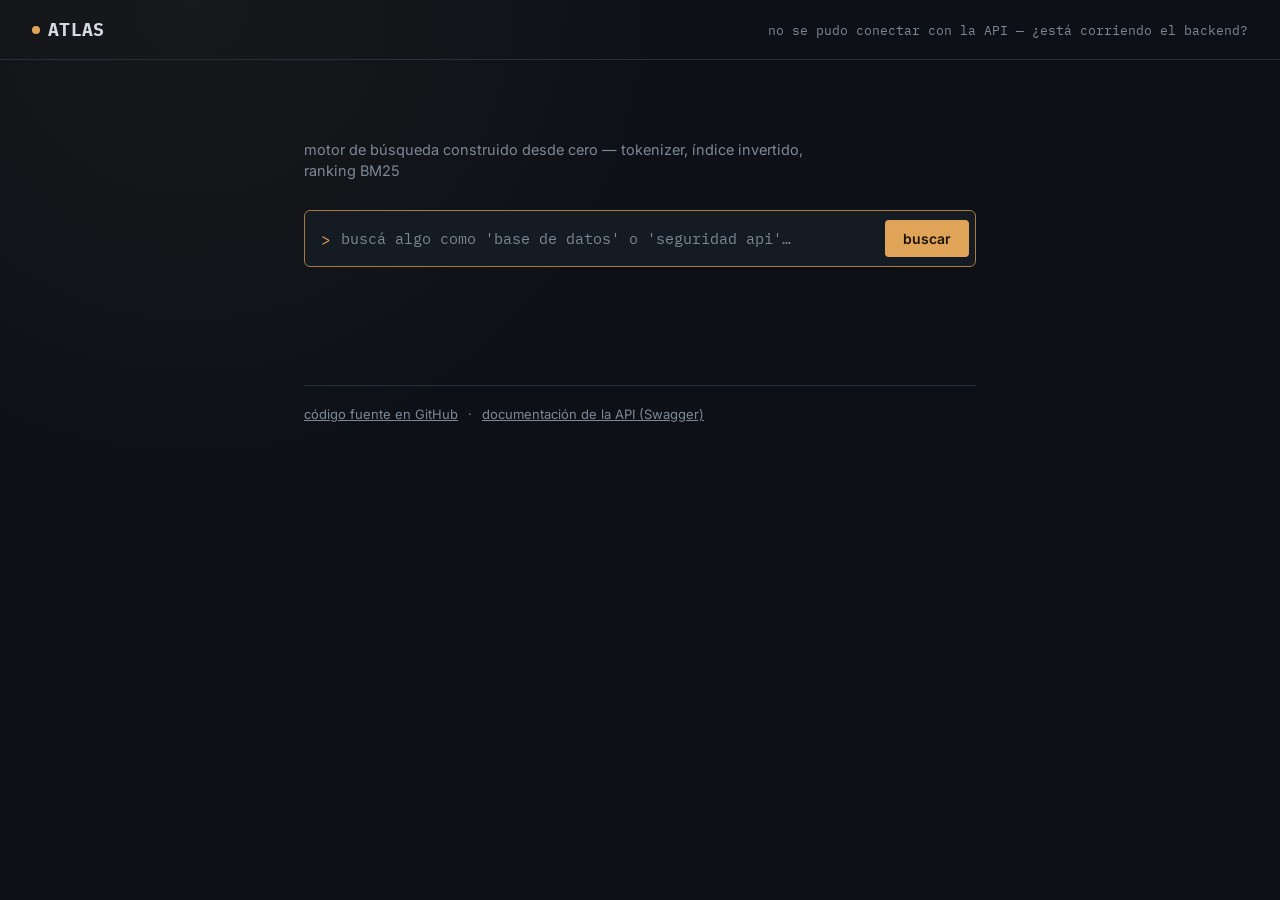
==== frontend/index.html @ 1f5dc824 "chore: initialize atlas search engine" ====
<!DOCTYPE html>
<html lang="es">
<head>
<meta charset="UTF-8" />
<meta name="viewport" content="width=device-width, initial-scale=1.0" />
<title>Atlas — Search Engine Console</title>
<link rel="preconnect" href="https://fonts.googleapis.com">
<link rel="preconnect" href="https://fonts.gstatic.com" crossorigin>
<link href="https://fonts.googleapis.com/css2?family=IBM+Plex+Mono:wght@400;500;600;700&family=Inter:wght@400;500;600&display=swap" rel="stylesheet">
<link rel="stylesheet" href="style.css" />
</head>
<body>

  <header class="topbar">
    <div class="wordmark">
      <span class="wordmark-dot"></span>ATLAS
    </div>
    <div id="stats" class="stats-ticker">conectando al índice…</div>
  </header>

  <main class="console">
    <div class="intro">
      <p class="eyebrow-alt">motor de búsqueda construido desde cero — tokenizer, índice invertido, ranking BM25</p>
    </div>

    <form id="search-form" class="search-bar" autocomplete="off">
      <span class="prompt-glyph">&gt;</span>
      <input
        id="query"
        type="text"
        placeholder="buscá algo como 'base de datos' o 'seguridad api'…"
        autofocus
      />
      <button type="submit">buscar</button>
    </form>

    <div id="categories" class="chips"></div>

    <section id="results-meta" class="results-meta"></section>
    <section id="results" class="results"></section>

    <footer class="foot">
      <a href="https://github.com/" target="_blank" rel="noopener">código fuente en GitHub</a>
      <span>·</span>
      <a href="/docs" target="_blank" rel="noopener">documentación de la API (Swagger)</a>
    </footer>
  </main>

<script src="script.js"></script>
</body>
</html>
---- frontend/style.css ----
/* ---------------------------------------------------------------------
   Atlas Search Engine — Design tokens
   Paleta: consola técnica oscura, no el "cream + terracotta" genérico
   ni el "near-black + acid green" genérico. Acento: ámbar apagado.
   Tipografía: IBM Plex Mono para datos/wordmark (encaja con el tema:
   es literalmente una consola de un sistema de búsqueda), Inter para
   texto de interfaz.
   ------------------------------------------------------------------- */

:root {
  --bg: #0d1117;
  --panel: #151b23;
  --panel-border: #262f3a;
  --text: #d5dbe3;
  --text-dim: #7d8998;
  --accent: #e0a458;
  --accent-dim: #a97b40;
  --score-bar: #4f8f7a;
  --radius: 6px;
}

* { box-sizing: border-box; }

html, body {
  margin: 0;
  padding: 0;
  background: var(--bg);
  color: var(--text);
  font-family: "Inter", system-ui, sans-serif;
  min-height: 100%;
}

body {
  background-image:
    radial-gradient(circle at 15% 0%, rgba(224, 164, 88, 0.05), transparent 40%);
}

.topbar {
  display: flex;
  align-items: center;
  justify-content: space-between;
  padding: 18px 32px;
  border-bottom: 1px solid var(--panel-border);
}

.wordmark {
  font-family: "IBM Plex Mono", monospace;
  font-weight: 700;
  font-size: 18px;
  letter-spacing: 0.02em;
  display: flex;
  align-items: center;
  gap: 8px;
}

.wordmark-dot {
  width: 8px;
  height: 8px;
  border-radius: 50%;
  background: var(--accent);
  display: inline-block;
}

.stats-ticker {
  font-family: "IBM Plex Mono", monospace;
  font-size: 12.5px;
  color: var(--text-dim);
  white-space: nowrap;
  overflow: hidden;
  text-overflow: ellipsis;
}

.stats-ticker b { color: var(--accent); font-weight: 600; }

.console {
  max-width: 720px;
  margin: 0 auto;
  padding: 64px 24px 40px;
}

.intro {
  margin-bottom: 28px;
}

.eyebrow-alt {
  font-size: 14.5px;
  color: var(--text-dim);
  line-height: 1.5;
  max-width: 60ch;
}

.search-bar {
  display: flex;
  align-items: center;
  gap: 10px;
  background: var(--panel);
  border: 1px solid var(--panel-border);
  border-radius: var(--radius);
  padding: 4px 6px 4px 16px;
  transition: border-color 0.15s ease;
}

.search-bar:focus-within {
  border-color: var(--accent-dim);
}

.prompt-glyph {
  font-family: "IBM Plex Mono", monospace;
  color: var(--accent);
  font-size: 16px;
}

.search-bar input {
  flex: 1;
  background: transparent;
  border: none;
  outline: none;
  color: var(--text);
  font-family: "IBM Plex Mono", monospace;
  font-size: 15px;
  padding: 14px 0;
}

.search-bar input::placeholder {
  color: var(--text-dim);
}

.search-bar button {
  background: var(--accent);
  color: #1a1206;
  border: none;
  border-radius: 4px;
  padding: 10px 18px;
  font-family: "Inter", sans-serif;
  font-weight: 600;
  font-size: 14px;
  cursor: pointer;
  transition: background 0.15s ease;
}

.search-bar button:hover { background: #ecb46f; }

.chips {
  display: flex;
  flex-wrap: wrap;
  gap: 8px;
  margin: 16px 0 8px;
}

.chip {
  font-family: "IBM Plex Mono", monospace;
  font-size: 12px;
  color: var(--text-dim);
  border: 1px solid var(--panel-border);
  border-radius: 999px;
  padding: 5px 12px;
  cursor: pointer;
  background: transparent;
  transition: all 0.15s ease;
}

.chip:hover { color: var(--text); border-color: var(--accent-dim); }

.chip.active {
  color: var(--bg);
  background: var(--accent);
  border-color: var(--accent);
}

.results-meta {
  margin: 28px 0 10px;
  font-family: "IBM Plex Mono", monospace;
  font-size: 12.5px;
  color: var(--text-dim);
  min-height: 16px;
}

.results-meta .latency { color: var(--accent); }

.results { display: flex; flex-direction: column; }

.result {
  padding: 18px 0;
  border-bottom: 1px solid var(--panel-border);
}

.result:last-child { border-bottom: none; }

.result-head {
  display: flex;
  align-items: baseline;
  justify-content: space-between;
  gap: 12px;
}

.result-title {
  font-size: 16px;
  font-weight: 600;
  color: var(--text);
}

.result-category {
  font-family: "IBM Plex Mono", monospace;
  font-size: 11px;
  color: var(--text-dim);
  flex-shrink: 0;
}

.result-snippet {
  margin: 6px 0 10px;
  font-size: 14px;
  line-height: 1.55;
  color: var(--text-dim);
}

.score-row {
  display: flex;
  align-items: center;
  gap: 8px;
}

.score-bar-track {
  flex: 1;
  max-width: 160px;
  height: 4px;
  background: var(--panel-border);
  border-radius: 2px;
  overflow: hidden;
}

.score-bar-fill {
  height: 100%;
  background: var(--score-bar);
  border-radius: 2px;
}

.score-value {
  font-family: "IBM Plex Mono", monospace;
  font-size: 11.5px;
  color: var(--score-bar);
}

.empty-state {
  padding: 32px 0;
  color: var(--text-dim);
  font-size: 14px;
}

.foot {
  margin-top: 48px;
  padding-top: 20px;
  border-top: 1px solid var(--panel-border);
  font-size: 13px;
  color: var(--text-dim);
  display: flex;
  gap: 10px;
}

.foot a { color: var(--text-dim); }
.foot a:hover { color: var(--accent); }

@media (max-width: 560px) {
  .topbar { padding: 14px 18px; }
  .console { padding: 40px 18px 32px; }
  .stats-ticker { display: none; }
}
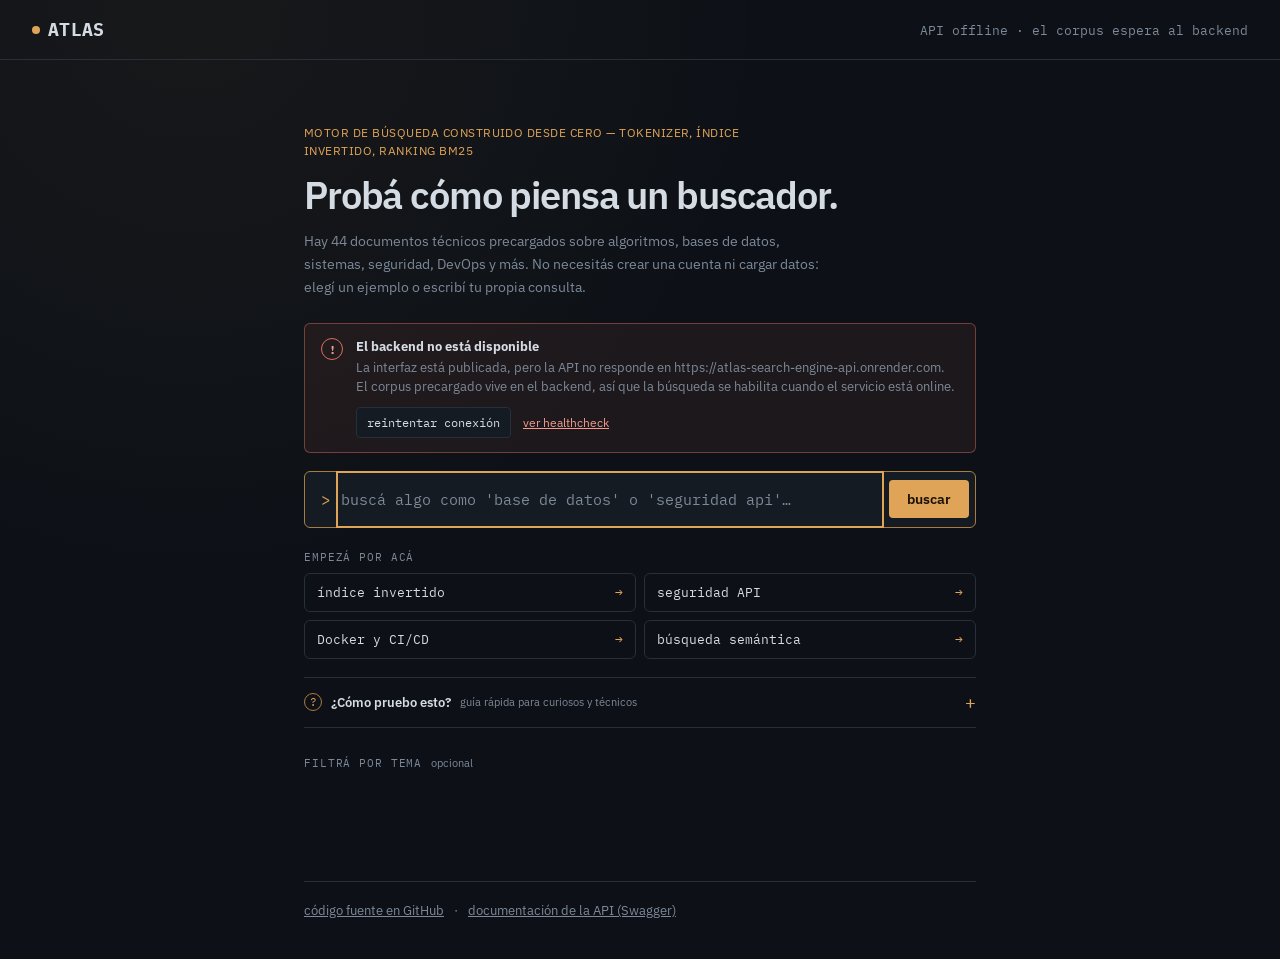
==== commit 915ddfde: "feat: guide first-time search users" ====
--- a/frontend/index.html
+++ b/frontend/index.html
@@ -6,8 +6,9 @@
 <title>Atlas — Search Engine Console</title>
 <link rel="preconnect" href="https://fonts.googleapis.com">
 <link rel="preconnect" href="https://fonts.gstatic.com" crossorigin>
-<link href="https://fonts.googleapis.com/css2?family=IBM+Plex+Mono:wght@400;500;600;700&family=Inter:wght@400;500;600&display=swap" rel="stylesheet">
+<link href="https://fonts.googleapis.com/css2?family=IBM+Plex+Mono:wght@400;500;600;700&family=IBM+Plex+Sans:wght@400;500;600&display=swap" rel="stylesheet">
 <link rel="stylesheet" href="style.css" />
+<link rel="icon" href="favicon.svg" type="image/svg+xml" />
 </head>
 <body>
 
@@ -15,13 +16,27 @@
     <div class="wordmark">
       <span class="wordmark-dot"></span>ATLAS
     </div>
-    <div id="stats" class="stats-ticker">conectando al índice…</div>
+    <div id="stats" class="stats-ticker" aria-live="polite">conectando al índice…</div>
   </header>
 
   <main class="console">
     <div class="intro">
       <p class="eyebrow-alt">motor de búsqueda construido desde cero — tokenizer, índice invertido, ranking BM25</p>
+      <h1>Probá cómo piensa un buscador.</h1>
+      <p class="intro-copy">Hay 44 documentos técnicos precargados sobre algoritmos, bases de datos, sistemas, seguridad, DevOps y más. No necesitás crear una cuenta ni cargar datos: elegí un ejemplo o escribí tu propia consulta.</p>
     </div>
+
+    <aside id="connection-notice" class="connection-notice" role="status" aria-live="polite" hidden>
+      <div class="notice-marker" aria-hidden="true">!</div>
+      <div class="notice-body">
+        <strong id="connection-title">La API no responde</strong>
+        <p id="connection-message">El frontend está publicado, pero necesita conectarse al backend para buscar.</p>
+        <div class="notice-actions">
+          <button id="retry-button" class="button-secondary" type="button">reintentar conexión</button>
+          <a id="api-status-link" href="#" target="_blank" rel="noopener">ver healthcheck</a>
+        </div>
+      </div>
+    </aside>
 
     <form id="search-form" class="search-bar" autocomplete="off">
       <span class="prompt-glyph">&gt;</span>
@@ -34,15 +49,50 @@
       <button type="submit">buscar</button>
     </form>
 
-    <div id="categories" class="chips"></div>
+    <div class="quick-start" aria-labelledby="quick-start-title">
+      <div class="section-label" id="quick-start-title">empezá por acá</div>
+      <div id="quick-searches" class="quick-searches">
+        <button class="quick-search" type="button" data-query="índice invertido">índice invertido <span>→</span></button>
+        <button class="quick-search" type="button" data-query="seguridad api">seguridad API <span>→</span></button>
+        <button class="quick-search" type="button" data-query="Docker y CI/CD">Docker y CI/CD <span>→</span></button>
+        <button class="quick-search" type="button" data-query="búsqueda semántica">búsqueda semántica <span>→</span></button>
+      </div>
+    </div>
 
-    <section id="results-meta" class="results-meta"></section>
+    <details class="help-panel">
+      <summary><span class="help-icon" aria-hidden="true">?</span><span>¿Cómo pruebo esto?</span><span class="summary-hint">guía rápida para curiosos y técnicos</span></summary>
+      <div class="help-content">
+        <div class="help-column">
+          <h2>Si querés ver resultados rápido</h2>
+          <ol>
+            <li>Elegí una consulta sugerida o escribí dos o tres palabras.</li>
+            <li>Usá las categorías para acotar el corpus.</li>
+            <li>Compará el <strong>score BM25</strong> y la latencia de cada respuesta.</li>
+          </ol>
+          <p class="help-example">Probá: <button class="inline-query" type="button" data-query="bases de datos">bases de datos</button> o <button class="inline-query" type="button" data-query="concurrencia">concurrencia</button></p>
+        </div>
+        <div class="help-column help-technical">
+          <h2>Si sos técnico o recruiter</h2>
+          <ul>
+            <li>El corpus de demo se carga automáticamente al iniciar la API.</li>
+            <li>El ranking está implementado desde cero: tokenizer, índice invertido y BM25.</li>
+            <li>La respuesta muestra latencia real; <a id="help-api-link" href="http://localhost:8000/docs" target="_blank" rel="noopener">abrí Swagger</a> para explorar los endpoints.</li>
+          </ul>
+          <p class="help-links"><a href="https://github.com/nbmsystemas/atlas-search-engine" target="_blank" rel="noopener">ver código en GitHub</a> <span>·</span> <a href="https://github.com/nbmsystemas/atlas-search-engine/blob/main/docs/architecture.html" target="_blank" rel="noopener">ver arquitectura</a></p>
+        </div>
+      </div>
+    </details>
+
+    <div class="category-heading"><span class="section-label">filtrá por tema</span><span class="category-hint">opcional</span></div>
+    <div id="categories" class="chips" aria-label="Categorías disponibles"></div>
+
+    <section id="results-meta" class="results-meta" aria-live="polite"></section>
     <section id="results" class="results"></section>
 
     <footer class="foot">
-      <a href="https://github.com/" target="_blank" rel="noopener">código fuente en GitHub</a>
+      <a href="https://github.com/nbmsystemas/atlas-search-engine" target="_blank" rel="noopener">código fuente en GitHub</a>
       <span>·</span>
-      <a href="/docs" target="_blank" rel="noopener">documentación de la API (Swagger)</a>
+      <a id="api-docs-link" href="http://localhost:8000/docs" target="_blank" rel="noopener">documentación de la API (Swagger)</a>
     </footer>
   </main>
 
--- a/frontend/style.css
+++ b/frontend/style.css
@@ -26,7 +26,7 @@
   padding: 0;
   background: var(--bg);
   color: var(--text);
-  font-family: "Inter", system-ui, sans-serif;
+  font-family: "IBM Plex Sans", system-ui, sans-serif;
   min-height: 100%;
 }
 
@@ -79,15 +79,80 @@
 }
 
 .intro {
-  margin-bottom: 28px;
+  margin-bottom: 24px;
 }
 
 .eyebrow-alt {
-  font-size: 14.5px;
-  color: var(--text-dim);
+  font-size: 12px;
+  color: var(--accent);
   line-height: 1.5;
-  max-width: 60ch;
-}
+  letter-spacing: 0.04em;
+  text-transform: uppercase;
+  max-width: 70ch;
+  margin: 0 0 14px;
+}
+
+.intro h1 {
+  margin: 0;
+  color: var(--text);
+  font-size: clamp(27px, 5vw, 38px);
+  line-height: 1.1;
+  letter-spacing: -0.03em;
+  font-weight: 600;
+}
+
+.intro-copy {
+  max-width: 66ch;
+  margin: 14px 0 0;
+  color: var(--text-dim);
+  font-size: 14px;
+  line-height: 1.65;
+}
+
+.connection-notice {
+  display: flex;
+  gap: 13px;
+  margin: 0 0 18px;
+  padding: 14px 16px;
+  border: 1px solid rgba(220, 110, 92, 0.45);
+  border-radius: var(--radius);
+  background: rgba(220, 110, 92, 0.08);
+  color: var(--text);
+}
+
+.connection-notice[hidden] { display: none; }
+
+.notice-marker {
+  display: grid;
+  place-items: center;
+  flex: 0 0 22px;
+  height: 22px;
+  border: 1px solid #dc6e5c;
+  border-radius: 50%;
+  color: #f19b8d;
+  font-family: "IBM Plex Mono", monospace;
+  font-weight: 700;
+  font-size: 12px;
+}
+
+.notice-body { min-width: 0; }
+.notice-body strong { display: block; font-size: 13px; }
+.notice-body p { margin: 4px 0 10px; color: var(--text-dim); font-size: 13px; line-height: 1.45; }
+.notice-actions { display: flex; align-items: center; flex-wrap: wrap; gap: 12px; }
+.notice-actions a { color: #f19b8d; font-size: 12px; }
+
+.button-secondary {
+  border: 1px solid var(--panel-border);
+  border-radius: 4px;
+  padding: 7px 10px;
+  background: var(--panel);
+  color: var(--text);
+  cursor: pointer;
+  font: 12px "IBM Plex Mono", monospace;
+}
+
+.button-secondary:hover { border-color: var(--accent-dim); color: var(--accent); }
+.button-secondary:disabled { cursor: wait; opacity: 0.6; }
 
 .search-bar {
   display: flex;
@@ -131,7 +196,7 @@
   border: none;
   border-radius: 4px;
   padding: 10px 18px;
-  font-family: "Inter", sans-serif;
+  font-family: "IBM Plex Sans", sans-serif;
   font-weight: 600;
   font-size: 14px;
   cursor: pointer;
@@ -140,11 +205,88 @@
 
 .search-bar button:hover { background: #ecb46f; }
 
+.quick-start { margin: 22px 0 18px; }
+
+.section-label {
+  color: var(--text-dim);
+  font: 11px "IBM Plex Mono", monospace;
+  letter-spacing: 0.08em;
+  text-transform: uppercase;
+}
+
+.quick-searches {
+  display: grid;
+  grid-template-columns: repeat(2, minmax(0, 1fr));
+  gap: 8px;
+  margin-top: 9px;
+}
+
+.quick-search {
+  display: flex;
+  align-items: center;
+  justify-content: space-between;
+  min-width: 0;
+  padding: 10px 12px;
+  border: 1px solid var(--panel-border);
+  border-radius: var(--radius);
+  background: transparent;
+  color: var(--text);
+  cursor: pointer;
+  font: 13px "IBM Plex Mono", monospace;
+  text-align: left;
+  transition: border-color 0.15s ease, background 0.15s ease, color 0.15s ease;
+}
+
+.quick-search span { color: var(--accent); }
+.quick-search:hover { border-color: var(--accent-dim); background: rgba(224, 164, 88, 0.06); color: #f0c27d; }
+
+.help-panel {
+  margin: 0 0 28px;
+  border-top: 1px solid var(--panel-border);
+  border-bottom: 1px solid var(--panel-border);
+}
+
+.help-panel summary {
+  display: flex;
+  align-items: center;
+  gap: 9px;
+  padding: 13px 0;
+  color: var(--text);
+  cursor: pointer;
+  list-style: none;
+  font-size: 13px;
+  font-weight: 600;
+}
+
+.help-panel summary::-webkit-details-marker { display: none; }
+.help-panel summary::after { content: "+"; margin-left: auto; color: var(--accent); font: 18px "IBM Plex Mono", monospace; }
+.help-panel[open] summary::after { content: "−"; }
+.help-icon { display: grid; place-items: center; width: 18px; height: 18px; border: 1px solid var(--accent-dim); border-radius: 50%; color: var(--accent); font: 11px "IBM Plex Mono", monospace; }
+.summary-hint { color: var(--text-dim); font-size: 11px; font-weight: 400; }
+
+.help-content {
+  display: grid;
+  grid-template-columns: repeat(2, minmax(0, 1fr));
+  gap: 28px;
+  padding: 0 0 18px 27px;
+}
+
+.help-column h2 { margin: 0 0 9px; color: var(--text); font-size: 13px; font-weight: 600; }
+.help-column ol, .help-column ul { margin: 0; padding-left: 18px; color: var(--text-dim); font-size: 13px; line-height: 1.65; }
+.help-example { margin: 12px 0 0; color: var(--text-dim); font-size: 12px; line-height: 1.5; }
+.inline-query { padding: 0; border: 0; border-bottom: 1px dashed var(--accent-dim); background: none; color: var(--accent); cursor: pointer; font: inherit; }
+.help-links { margin: 12px 0 0; font-size: 12px; }
+.help-links a { color: var(--accent); }
+.help-links span { color: var(--text-dim); padding: 0 5px; }
+
+.category-heading { display: flex; align-items: baseline; gap: 9px; margin-top: 8px; }
+.category-hint { color: var(--text-dim); font-size: 11px; }
+
 .chips {
   display: flex;
   flex-wrap: wrap;
   gap: 8px;
-  margin: 16px 0 8px;
+  margin: 9px 0 8px;
 }
 
 .chip {
@@ -259,8 +401,17 @@
 .foot a { color: var(--text-dim); }
 .foot a:hover { color: var(--accent); }
 
+button:focus-visible, a:focus-visible, summary:focus-visible, input:focus-visible {
+  outline: 2px solid var(--accent);
+  outline-offset: 3px;
+}
+
 @media (max-width: 560px) {
   .topbar { padding: 14px 18px; }
   .console { padding: 40px 18px 32px; }
   .stats-ticker { display: none; }
-}
+  .quick-searches, .help-content { grid-template-columns: 1fr; }
+  .help-content { gap: 20px; padding-left: 0; }
+  .summary-hint { display: none; }
+  .foot { flex-wrap: wrap; }
+}
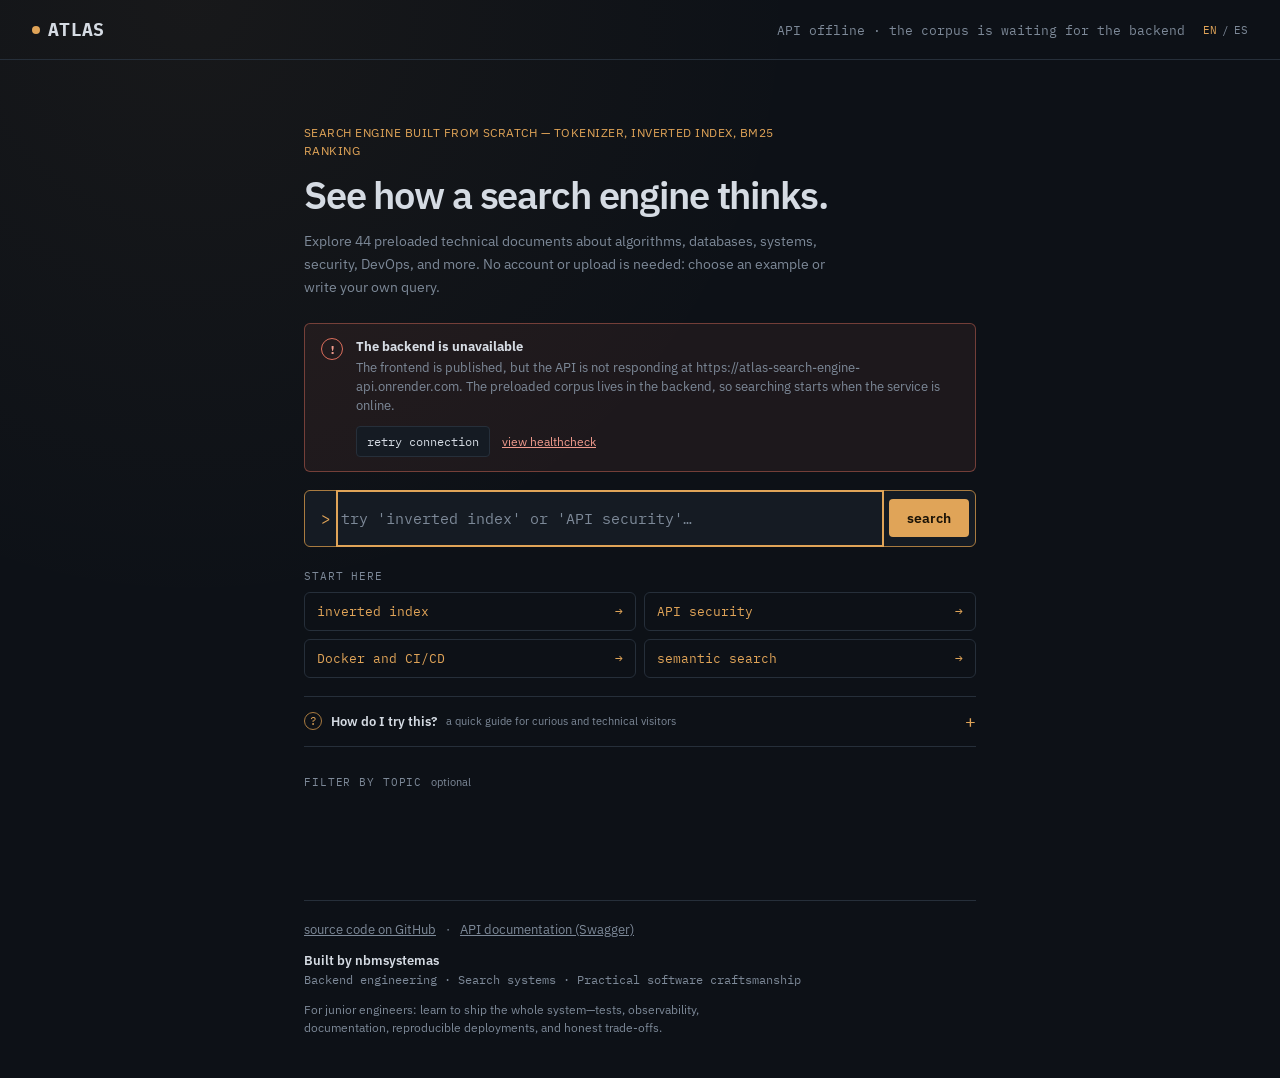
==== commit 69f541af: "feat: add bilingual frontend experience" ====
--- a/frontend/index.html
+++ b/frontend/index.html
@@ -1,5 +1,5 @@
 <!DOCTYPE html>
-<html lang="es">
+<html lang="en">
 <head>
 <meta charset="UTF-8" />
 <meta name="viewport" content="width=device-width, initial-scale=1.0" />
@@ -16,24 +16,31 @@
     <div class="wordmark">
       <span class="wordmark-dot"></span>ATLAS
     </div>
-    <div id="stats" class="stats-ticker" aria-live="polite">conectando al índice…</div>
+    <div class="topbar-actions">
+      <div id="stats" class="stats-ticker" aria-live="polite">API offline · the corpus is waiting for the backend</div>
+      <div class="language-switch" role="group" aria-label="Language">
+        <button class="language-button active" type="button" data-language="en" aria-pressed="true">EN</button>
+        <span aria-hidden="true">/</span>
+        <button class="language-button" type="button" data-language="es" aria-pressed="false">ES</button>
+      </div>
+    </div>
   </header>
 
   <main class="console">
     <div class="intro">
-      <p class="eyebrow-alt">motor de búsqueda construido desde cero — tokenizer, índice invertido, ranking BM25</p>
-      <h1>Probá cómo piensa un buscador.</h1>
-      <p class="intro-copy">Hay 44 documentos técnicos precargados sobre algoritmos, bases de datos, sistemas, seguridad, DevOps y más. No necesitás crear una cuenta ni cargar datos: elegí un ejemplo o escribí tu propia consulta.</p>
+      <p class="eyebrow-alt" data-i18n="eyebrow">search engine built from scratch — tokenizer, inverted index, BM25 ranking</p>
+      <h1 data-i18n="introTitle">See how a search engine thinks.</h1>
+      <p class="intro-copy" data-i18n="introCopy">Explore 44 preloaded technical documents about algorithms, databases, systems, security, DevOps, and more. No account or upload is needed: choose an example or write your own query.</p>
     </div>
 
     <aside id="connection-notice" class="connection-notice" role="status" aria-live="polite" hidden>
       <div class="notice-marker" aria-hidden="true">!</div>
       <div class="notice-body">
-        <strong id="connection-title">La API no responde</strong>
-        <p id="connection-message">El frontend está publicado, pero necesita conectarse al backend para buscar.</p>
+        <strong id="connection-title">The backend is unavailable</strong>
+        <p id="connection-message">The frontend is online, but it needs the API to search.</p>
         <div class="notice-actions">
-          <button id="retry-button" class="button-secondary" type="button">reintentar conexión</button>
-          <a id="api-status-link" href="#" target="_blank" rel="noopener">ver healthcheck</a>
+          <button id="retry-button" class="button-secondary" type="button" data-i18n="retry">retry connection</button>
+          <a id="api-status-link" href="#" target="_blank" rel="noopener" data-i18n="healthcheck">view healthcheck</a>
         </div>
       </div>
     </aside>
@@ -43,56 +50,63 @@
       <input
         id="query"
         type="text"
-        placeholder="buscá algo como 'base de datos' o 'seguridad api'…"
+        placeholder="try 'inverted index' or 'API security'…"
         autofocus
       />
-      <button type="submit">buscar</button>
+      <button type="submit" data-i18n="searchButton">search</button>
     </form>
 
     <div class="quick-start" aria-labelledby="quick-start-title">
-      <div class="section-label" id="quick-start-title">empezá por acá</div>
+      <div class="section-label" id="quick-start-title" data-i18n="quickStart">start here</div>
       <div id="quick-searches" class="quick-searches">
-        <button class="quick-search" type="button" data-query="índice invertido">índice invertido <span>→</span></button>
-        <button class="quick-search" type="button" data-query="seguridad api">seguridad API <span>→</span></button>
-        <button class="quick-search" type="button" data-query="Docker y CI/CD">Docker y CI/CD <span>→</span></button>
-        <button class="quick-search" type="button" data-query="búsqueda semántica">búsqueda semántica <span>→</span></button>
+        <button class="quick-search" type="button" data-query="inverted index" data-query-en="inverted index" data-query-es="índice invertido"><span class="quick-label" data-i18n="quickIndex">inverted index</span> <span>→</span></button>
+        <button class="quick-search" type="button" data-query="API security" data-query-en="API security" data-query-es="seguridad API"><span class="quick-label" data-i18n="quickSecurity">API security</span> <span>→</span></button>
+        <button class="quick-search" type="button" data-query="Docker and CI/CD" data-query-en="Docker and CI/CD" data-query-es="Docker y CI/CD"><span class="quick-label" data-i18n="quickDevops">Docker and CI/CD</span> <span>→</span></button>
+        <button class="quick-search" type="button" data-query="semantic search" data-query-en="semantic search" data-query-es="búsqueda semántica"><span class="quick-label" data-i18n="quickSemantic">semantic search</span> <span>→</span></button>
       </div>
     </div>
 
     <details class="help-panel">
-      <summary><span class="help-icon" aria-hidden="true">?</span><span>¿Cómo pruebo esto?</span><span class="summary-hint">guía rápida para curiosos y técnicos</span></summary>
+      <summary><span class="help-icon" aria-hidden="true">?</span><span data-i18n="helpSummary">How do I try this?</span><span class="summary-hint" data-i18n="helpHint">a quick guide for curious and technical visitors</span></summary>
       <div class="help-content">
         <div class="help-column">
-          <h2>Si querés ver resultados rápido</h2>
+          <h2 data-i18n="quickGuideTitle">For a quick first result</h2>
           <ol>
-            <li>Elegí una consulta sugerida o escribí dos o tres palabras.</li>
-            <li>Usá las categorías para acotar el corpus.</li>
-            <li>Compará el <strong>score BM25</strong> y la latencia de cada respuesta.</li>
+            <li data-i18n="quickGuideOne">Choose a suggested query or type two or three words.</li>
+            <li data-i18n="quickGuideTwo">Use categories to narrow the corpus.</li>
+            <li data-i18n="quickGuideThree">Compare the <strong>BM25 score</strong> and real response latency.</li>
           </ol>
-          <p class="help-example">Probá: <button class="inline-query" type="button" data-query="bases de datos">bases de datos</button> o <button class="inline-query" type="button" data-query="concurrencia">concurrencia</button></p>
+          <p class="help-example"><span data-i18n="tryLabel">Try</span>: <button class="inline-query" type="button" data-query="databases" data-query-en="databases" data-query-es="bases de datos">databases</button> <span data-i18n="orLabel">or</span> <button class="inline-query" type="button" data-query="concurrency" data-query-en="concurrency" data-query-es="concurrencia">concurrency</button></p>
         </div>
         <div class="help-column help-technical">
-          <h2>Si sos técnico o recruiter</h2>
+          <h2 data-i18n="technicalGuideTitle">For technical reviewers and recruiters</h2>
           <ul>
-            <li>El corpus de demo se carga automáticamente al iniciar la API.</li>
-            <li>El ranking está implementado desde cero: tokenizer, índice invertido y BM25.</li>
-            <li>La respuesta muestra latencia real; <a id="help-api-link" href="http://localhost:8000/docs" target="_blank" rel="noopener">abrí Swagger</a> para explorar los endpoints.</li>
+            <li data-i18n="technicalGuideOne">The demo corpus loads automatically when the API starts.</li>
+            <li data-i18n="technicalGuideTwo">The ranking path is built from scratch: tokenizer, inverted index, and BM25.</li>
+            <li><span data-i18n="technicalGuideThree">Each response includes real latency;</span> <a id="help-api-link" href="http://localhost:8000/docs" target="_blank" rel="noopener" data-i18n="openSwagger">open Swagger</a> <span data-i18n="technicalGuideFour">to explore the endpoints.</span></li>
           </ul>
-          <p class="help-links"><a href="https://github.com/nbmsystemas/atlas-search-engine" target="_blank" rel="noopener">ver código en GitHub</a> <span>·</span> <a href="https://github.com/nbmsystemas/atlas-search-engine/blob/main/docs/architecture.html" target="_blank" rel="noopener">ver arquitectura</a></p>
+          <p class="help-links"><a href="https://github.com/nbmsystemas/atlas-search-engine" target="_blank" rel="noopener" data-i18n="viewGithub">view code on GitHub</a> <span>·</span> <a href="https://github.com/nbmsystemas/atlas-search-engine/blob/main/docs/architecture.html" target="_blank" rel="noopener" data-i18n="viewArchitecture">view architecture</a></p>
         </div>
       </div>
     </details>
 
-    <div class="category-heading"><span class="section-label">filtrá por tema</span><span class="category-hint">opcional</span></div>
+    <div class="category-heading"><span class="section-label" data-i18n="categoryHeading">filter by topic</span><span class="category-hint" data-i18n="optional">optional</span></div>
     <div id="categories" class="chips" aria-label="Categorías disponibles"></div>
 
     <section id="results-meta" class="results-meta" aria-live="polite"></section>
     <section id="results" class="results"></section>
 
     <footer class="foot">
-      <a href="https://github.com/nbmsystemas/atlas-search-engine" target="_blank" rel="noopener">código fuente en GitHub</a>
-      <span>·</span>
-      <a id="api-docs-link" href="http://localhost:8000/docs" target="_blank" rel="noopener">documentación de la API (Swagger)</a>
+      <div class="foot-links">
+        <a href="https://github.com/nbmsystemas/atlas-search-engine" target="_blank" rel="noopener" data-i18n="viewSource">source code on GitHub</a>
+        <span>·</span>
+        <a id="api-docs-link" href="http://localhost:8000/docs" target="_blank" rel="noopener" data-i18n="apiDocs">API documentation (Swagger)</a>
+      </div>
+      <div class="foot-author">
+        <strong data-i18n="builtBy">Built by nbmsystemas</strong>
+        <span data-i18n="authorBio">Backend engineering · Search systems · Practical software craftsmanship</span>
+      </div>
+      <p class="foot-principles" data-i18n="juniorMessage">For junior engineers: learn to ship the whole system—tests, observability, documentation, reproducible deployments, and honest trade-offs.</p>
     </footer>
   </main>
 
--- a/frontend/style.css
+++ b/frontend/style.css
@@ -61,6 +61,13 @@
   display: inline-block;
 }
 
+.topbar-actions {
+  display: flex;
+  align-items: center;
+  gap: 18px;
+  min-width: 0;
+}
+
 .stats-ticker {
   font-family: "IBM Plex Mono", monospace;
   font-size: 12.5px;
@@ -71,6 +78,26 @@
 }
 
 .stats-ticker b { color: var(--accent); font-weight: 600; }
+
+.language-switch {
+  display: flex;
+  align-items: center;
+  gap: 5px;
+  flex: 0 0 auto;
+  color: var(--text-dim);
+  font: 11px "IBM Plex Mono", monospace;
+}
+
+.language-button {
+  padding: 2px 0;
+  border: 0;
+  background: transparent;
+  color: var(--text-dim);
+  cursor: pointer;
+  font: inherit;
+}
+
+.language-button:hover, .language-button.active { color: var(--accent); }
 
 .console {
   max-width: 720px;
@@ -389,17 +416,22 @@
 }
 
 .foot {
+  display: grid;
+  gap: 14px;
   margin-top: 48px;
   padding-top: 20px;
   border-top: 1px solid var(--panel-border);
+  color: var(--text-dim);
   font-size: 13px;
-  color: var(--text-dim);
-  display: flex;
-  gap: 10px;
-}
-
+}
+
+.foot-links { display: flex; flex-wrap: wrap; gap: 10px; }
 .foot a { color: var(--text-dim); }
 .foot a:hover { color: var(--accent); }
+.foot-author { display: grid; gap: 3px; }
+.foot-author strong { color: var(--text); font-size: 13px; font-weight: 600; }
+.foot-author span { color: var(--text-dim); font: 12px "IBM Plex Mono", monospace; }
+.foot-principles { max-width: 68ch; margin: 0; color: var(--text-dim); font-size: 12px; line-height: 1.55; }
 
 button:focus-visible, a:focus-visible, summary:focus-visible, input:focus-visible {
   outline: 2px solid var(--accent);
@@ -410,6 +442,7 @@
   .topbar { padding: 14px 18px; }
   .console { padding: 40px 18px 32px; }
   .stats-ticker { display: none; }
+  .topbar-actions { gap: 0; }
   .quick-searches, .help-content { grid-template-columns: 1fr; }
   .help-content { gap: 20px; padding-left: 0; }
   .summary-hint { display: none; }
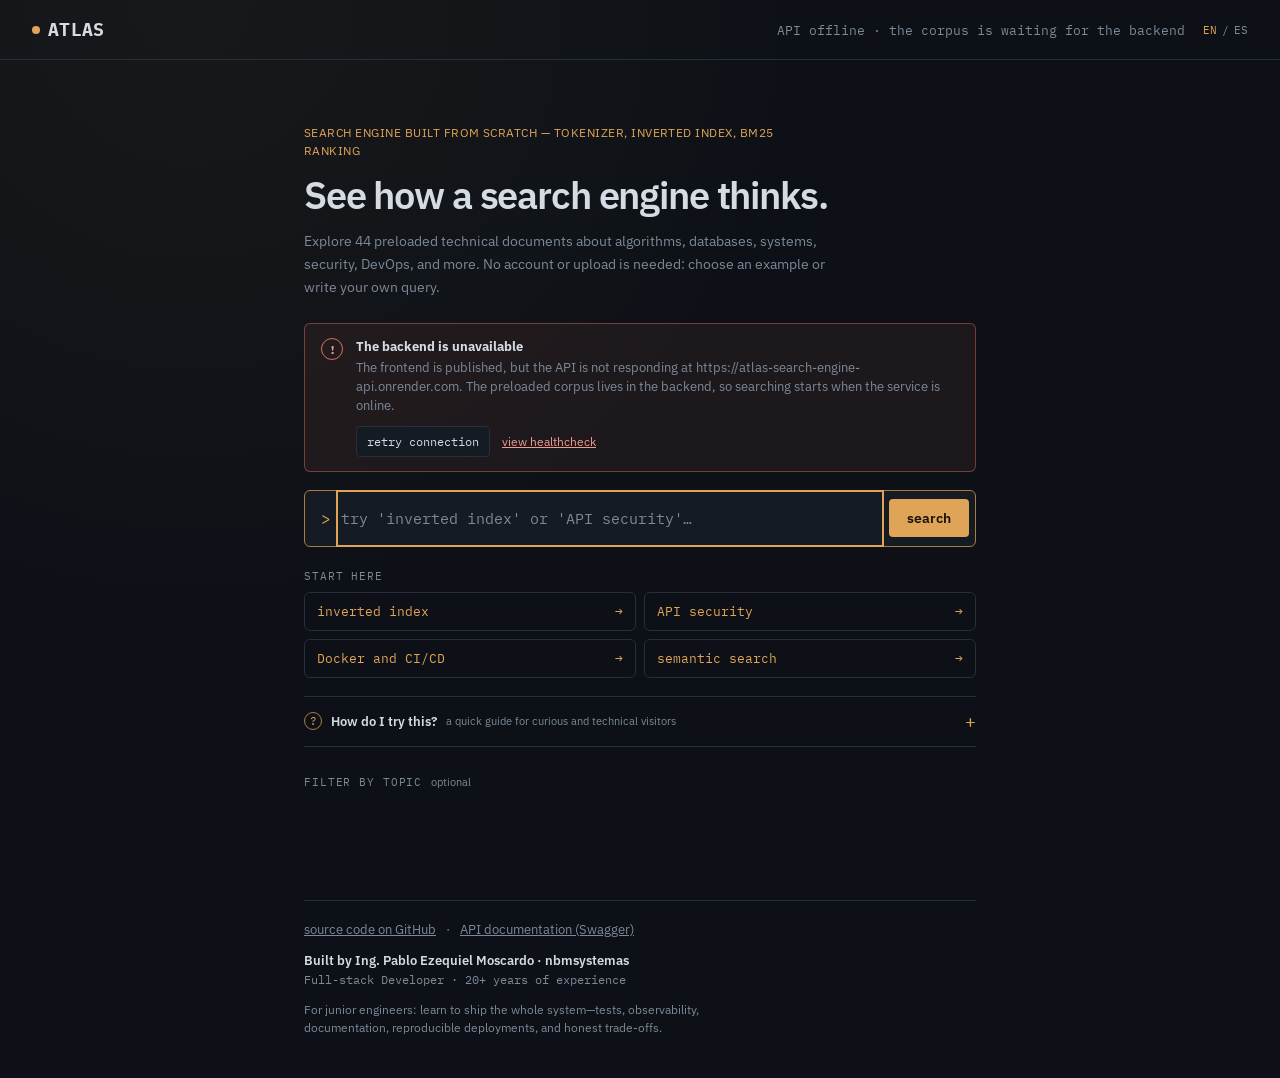
==== commit c7334215: "docs: show author in static footer" ====
--- a/frontend/index.html
+++ b/frontend/index.html
@@ -103,8 +103,8 @@
         <a id="api-docs-link" href="http://localhost:8000/docs" target="_blank" rel="noopener" data-i18n="apiDocs">API documentation (Swagger)</a>
       </div>
       <div class="foot-author">
-        <strong data-i18n="builtBy">Built by nbmsystemas</strong>
-        <span data-i18n="authorBio">Backend engineering · Search systems · Practical software craftsmanship</span>
+        <strong data-i18n="builtBy">Built by Ing. Pablo Ezequiel Moscardo · nbmsystemas</strong>
+        <span data-i18n="authorBio">Full-stack Developer · 20+ years of experience</span>
       </div>
       <p class="foot-principles" data-i18n="juniorMessage">For junior engineers: learn to ship the whole system—tests, observability, documentation, reproducible deployments, and honest trade-offs.</p>
     </footer>
